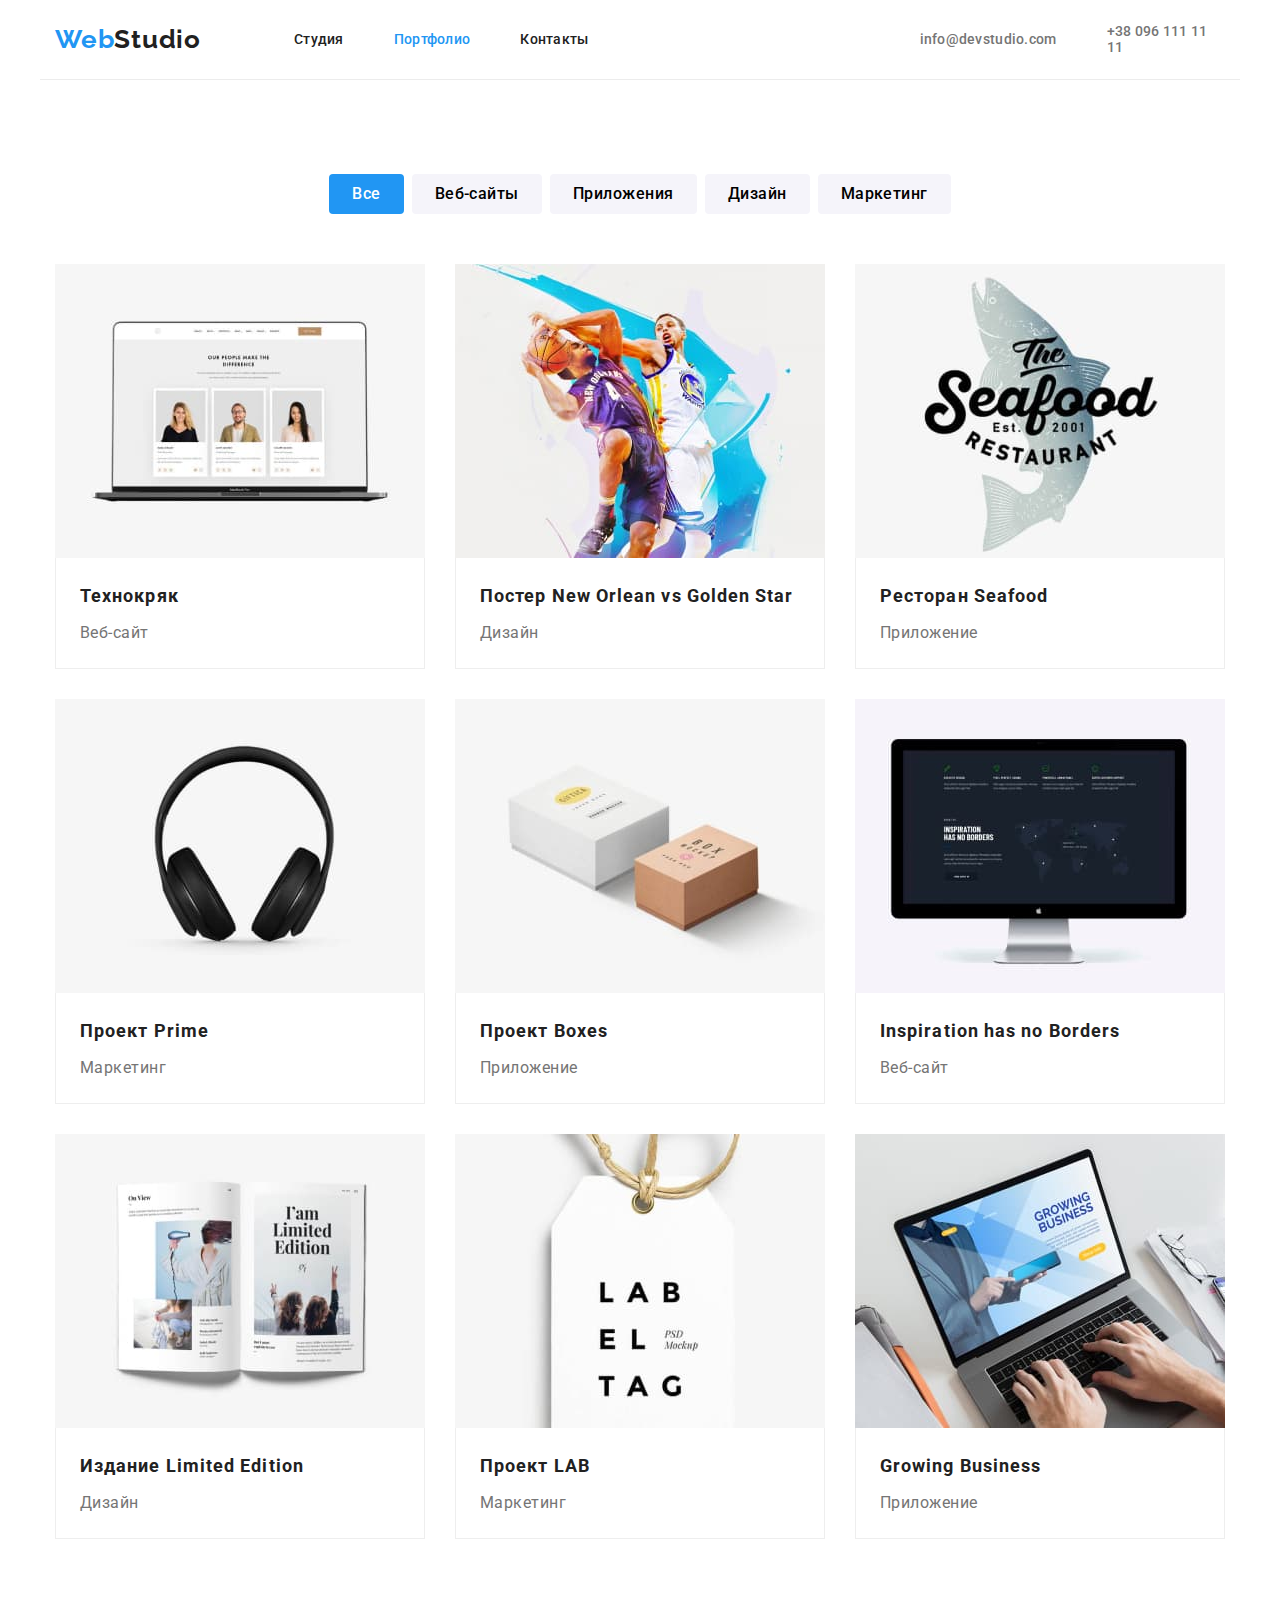
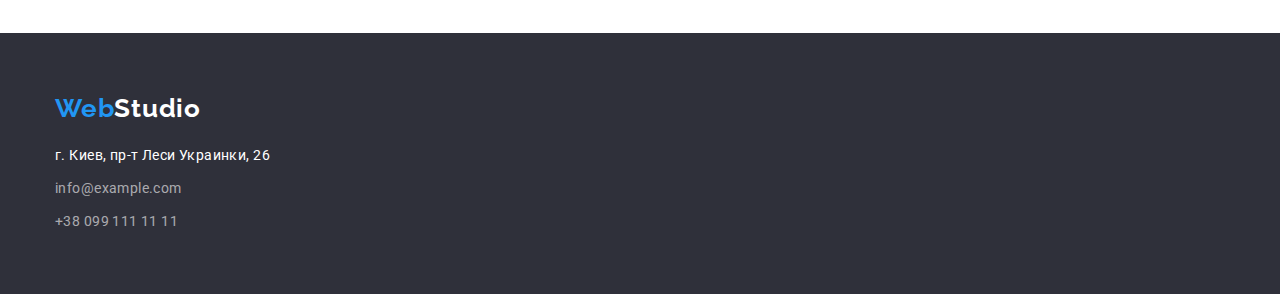
==== portfolio.html @ d1df4928 "Initial commit" ====
<!DOCTYPE html>
<html lang="ru">
  <head>
    <meta charset="UTF-8" />
    <meta http-equiv="X-UA-Compatible" content="IE=edge" />
    <meta name="viewport" content="width=device-width, initial-scale=1.0" />
    <title lang="en">html homework-02</title>
    <link rel="preconnect" href="https://fonts.googleapis.com" />
    <link rel="preconnect" href="https://fonts.gstatic.com" crossorigin />
    <link
      href="https://fonts.googleapis.com/css2?family=Raleway:wght@700&family=Roboto:wght@400;500;700;900&display=swap"
      rel="stylesheet"
    />
    <link
      rel="stylesheet"
      href="https://cdnjs.cloudflare.com/ajax/libs/modern-normalize/1.1.0/modern-normalize.min.css"
    />
    <link rel="stylesheet" href="./css/styles.css" />
  </head>
  <body>
    <!--Header-->
    <header>
      <div class="flex container">
        <nav class="flex">
          <a class="logo" href="./index.html"> <span class="word-web">Web</span>Studio</a>
          <ul class="flex list">
            <li class="item">
              <a class="nav-link" href="./index.html">Студия</a>
            </li>
            <li class="item">
              <a class="nav-link" href="./portfolio.html"
                ><span class="word-web">Портфолио</span></a
              >
            </li>
            <li class="item">
              <a class="nav-link" href="">Контакты</a>
            </li>
          </ul>
        </nav>
        <ul class="contacts list">
          <li class="item-contacts">
            <a class="mail-phone" href="mailto:info@devstudio.com">info@devstudio.com</a>
          </li>
          <li class="item-contacts">
            <a class="mail-phone" href="tel:+380961111111">+38 096 111 11 11</a>
          </li>
        </ul>
      </div>
    </header>

    <!--Main-->
    <main>
      <section class="section">
        <div class="container">
          <!-- Условный заголовок секции -->
          <h1 hidden>Наше портфолио</h1>
          <!-- Список кнопок -->
          <ul class="filter-flex list">
            <li class="portfolio-menu">
              <button type="button" class="filter-buttons current-button">Все</button>
            </li>
            <li class="portfolio-menu">
              <button type="button" class="filter-buttons">Веб-сайты</button>
            </li>
            <li class="portfolio-menu">
              <button type="button" class="filter-buttons">Приложения</button>
            </li>
            <li class="portfolio-menu">
              <button type="button" class="filter-buttons">Дизайн</button>
            </li>
            <li class="portfolio-menu">
              <button type="button" class="filter-buttons">Маркетинг</button>
            </li>
          </ul>
          <!-- Список работ в портфолио-->
          <ul class="portfolio list">
            <li class="portfolio-item">
              <a class="portfolio-link" href="">
                <img
                  class="no-bottom-space"
                  src="./images/img-portfolio-technokrjack.jpg"
                  alt="Технокряк"
                  width="370"
                  height="294"
                />
                <div class="portfolio-name">
                  <h2 class="portfolio-title">Технокряк</h2>
                  <p class="portfolio-paragraph">Веб-сайт</p>
                </div>
              </a>
            </li>
            <li class="portfolio-item">
              <a class="portfolio-link" href="">
                <img
                  class="no-bottom-space"
                  src="./images/img-portfolio-new-orlean.jpg"
                  alt="Постер New Orlean vs Golden Star"
                  width="370"
                  height="294"
                />
                <div class="portfolio-name">
                  <h2 class="portfolio-title">Постер New Orlean vs Golden Star</h2>
                  <p class="portfolio-paragraph">Дизайн</p>
                </div>
              </a>
            </li>
            <li class="portfolio-item">
              <a class="portfolio-link" href="">
                <img
                  class="no-bottom-space"
                  src="./images/img-portfolio-seafood.jpg"
                  alt="Ресторан Seafood"
                  width="370"
                  height="294"
                />
                <div class="portfolio-name">
                  <h2 class="portfolio-title">Ресторан Seafood</h2>
                  <p class="portfolio-paragraph">Приложение</p>
                </div>
              </a>
            </li>
            <li class="portfolio-item">
              <a class="portfolio-link" href="">
                <img
                  class="no-bottom-space"
                  src="./images/img-portfolio-prime.jpg"
                  alt="Проект Prime"
                  width="370"
                  height="294"
                />
                <div class="portfolio-name">
                  <h2 class="portfolio-title">Проект Prime</h2>
                  <p class="portfolio-paragraph">Маркетинг</p>
                </div>
              </a>
            </li>
            <li class="portfolio-item">
              <a class="portfolio-link" href="">
                <img
                  class="no-bottom-space"
                  src="./images/img-portfolio-boxes.jpg"
                  alt="Проект Boxes"
                  width="370"
                  height="294"
                />
                <div class="portfolio-name">
                  <h2 class="portfolio-title">Проект Boxes</h2>
                  <p class="portfolio-paragraph">Приложение</p>
                </div>
              </a>
            </li>
            <li class="portfolio-item">
              <a class="portfolio-link" href="">
                <img
                  class="no-bottom-space"
                  src="./images/img-portfolio-inspiration.jpg"
                  alt="Inspiration has no Borders"
                  width="370"
                  height="294"
                />
                <div class="portfolio-name">
                  <h2 class="portfolio-title">Inspiration has no Borders</h2>
                  <p class="portfolio-paragraph">Веб-сайт</p>
                </div>
              </a>
            </li>
            <li class="portfolio-item">
              <a class="portfolio-link" href="">
                <img
                  class="no-bottom-space"
                  src="./images/img-portfolio-limited-edition.jpg"
                  alt="Издание Limited Edition"
                  width="370"
                  height="294"
                />
                <div class="portfolio-name">
                  <h2 class="portfolio-title">Издание Limited Edition</h2>
                  <p class="portfolio-paragraph">Дизайн</p>
                </div>
              </a>
            </li>
            <li class="portfolio-item">
              <a class="portfolio-link" href="">
                <img
                  class="no-bottom-space"
                  src="./images/img-portfolio-lab.jpg"
                  alt="Проект LAB"
                  width="370"
                  height="294"
                />
                <div class="portfolio-name">
                  <h2 class="portfolio-title">Проект LAB</h2>
                  <p class="portfolio-paragraph">Маркетинг</p>
                </div>
              </a>
            </li>
            <li class="portfolio-item">
              <a class="portfolio-link" href="">
                <img
                  class="no-bottom-space"
                  src="./images/img-portfolio-growing-bis.jpg"
                  alt="Growing Business"
                  width="370"
                  height="294"
                />
                <div class="portfolio-name">
                  <h2 class="portfolio-title">Growing Business</h2>
                  <p class="portfolio-paragraph">Приложение</p>
                </div>
              </a>
            </li>
          </ul>
        </div>
      </section>
    </main>
    <!--Footer-->
    <footer class="footer">
      <div class="container">
        <a class="logo logo-footer" href="./index.html"><span class="word-web">Web</span>Studio</a>
        <address>
          <ul class="contacts-footer list">
            <li class="item-footer">
              <p class="address-footer">г. Киев, пр-т Леси Украинки, 26</p>
            </li>
            <li class="item-footer">
              <a class="link-footer" href="mailto:info@example.com">info@example.com</a>
            </li>
            <li class="item-footer">
              <a class="link-footer" href="tel:+380991111111">+38 099 111 11 11</a>
            </li>
          </ul>
        </address>
      </div>
    </footer>
  </body>
</html>
---- css/styles.css ----
:root {
/* Цвета шрифта */
  --primary-color: #212121;
  --secondary-color: #757575;
  --accent-color: #2196F3;
  --accent-button-color: #fff;
  --hero-title-color: #fff;
  --footer-font-color: #fff;
  --link-footer-color: rgba(255, 255, 255, 0.6);
/* Цвета фона */
  --primary-bgr-color: #fff;
  --accent-bgr-color: #2196F3;
  --hero-butt-active: #188CE8;

  --footer-bgr-color: #2F303A;
  --our-team-bgr-color: #F5F4FA;
  --filter-butt-bgr-col: #F5F4FA;
/* Цвет рамок */
  --border-bottom-header: #ECECEC;
  --border-bottom-card: #EEEEEE;
}


html {
  box-sizing: border-box;
}

*,
*::before,
*::after {
  box-sizing: inherit;
}


body {
  margin: 0;
  color: var(--primary-color);
  /* background-color: #fff; */
  font-family: 'Roboto', sans-serif;
  font-size: 14px;
}

.list {
  list-style: none;
  padding: 0;
  margin: 0;

}

.container {
  width: 1200px;
  margin: 0 auto;
  padding-left: 15px;
  padding-right: 15px;
  /* outline: 2px solid tomato; */
}



/* Логотип */
.logo {
  margin-right: 93px;

  color: inherit;
  text-decoration: none;
  
  font-family: "Raleway", sans-serif;
  font-weight: 700;
  font-size: 26px;
  line-height: 1.19;
  letter-spacing: 0.03em;
}

.word-web {
  color: var(--accent-color);
}

/* Site navigation */


.flex {
  display: flex;
  align-items: center;
}

.flex.container {
  border-bottom: 1px solid var(--border-bottom-header);
}


.flex.list .item:not(:last-child) {
  margin-right: 50px;
}

.nav-link {
  color: inherit;
  text-decoration: none;

  /* outline: 2px solid #188CE8; */
  
  font-weight: 500;
  /* font-size: 14px; */
  line-height: 1.14;
  letter-spacing: 0.02em;
}
.nav-link:hover,
.nav-link:focus {
  color: var(--accent-color);
}

.flex.list .nav-link {
  display: flex;
  padding-top: 32px;
  padding-bottom: 31px;
}





/* Е-мейл и адрес */
.contacts {
  display: flex;
  align-items: center;
  margin-left: 331px;
  }


.mail-phone {
  color: var(--secondary-color);
  text-decoration: none;
  
  font-weight: 500;
  /* font-size: 14px; */
  line-height: 1.14;
  letter-spacing: 0.02em;
}

.mail-phone:hover,
.mail-phone:focus {
  color: var(--accent-color);
}

.contacts.list .mail-phone {
  padding-top: 32px;
  padding-bottom: 31px;
}


.contacts.list .item-contacts + .item-contacts {
  margin-left: 50px;
}


/* Hero */
.hero {
  padding-top: 200px;
  padding-bottom: 200px;
  margin-left: auto;
  margin-right: auto;
  
  background-color: var(--footer-bgr-color);
  text-align: center;
  
  /* outline: 10px solid tomato; */
}

.hero-title {
  margin-top: 0;
  margin-bottom: 30px;

  color: var(--hero-title-color);
  /* Временный цвет фона для видимости белого заголовка */
  background-color: var(--footer-bgr-color);

  font-weight: 900;
  font-size: 44px;
  line-height: 1.36;
  letter-spacing: 0.06em;
  text-transform: uppercase;
}

.hero-button {
  display: inline-block;
  border-radius: 4px;
  border: 1px solid transparent;
  /* border-style: none; */
  padding: 10px 32px;
  min-width: 200px;

  color: var(--accent-button-color);
    background-color: var(--accent-bgr-color);

    font-family: inherit;
    font-weight: 700;
    font-size: 16px;
    line-height: 1.875;
    /* align-items: center;
    text-align: center; */
    letter-spacing: 0.06em;
}

.hero-button:hover,
.hero-button:focus {
  color: var(--accent-button-color);
  background-color: var(--hero-butt-active);
  cursor: pointer;
}

.section {
  padding-top: 94px;
  padding-bottom: 94px;
}

.no-padding-top {
  padding-top: 0;
}
/* Наши достоинства */

.section-title {
  margin-top: 0;
  margin-bottom: 50px;
  font-weight: 700;
  font-size: 36px;
  line-height: 1.17;
  text-align: center;
  letter-spacing: 0.03em;
}

.our-advant-set {
  display: flex;
  column-gap: 30px;
}

.our-advant-set .item-adv {
  flex-basis: calc((100% - 90px) / 4);
}

.section-subtitle {
  margin-top: 0;
  margin-bottom: 10px;
  
  font-weight: 700;
  font-size: 14px;
  line-height: 1.14;
  letter-spacing: 0.03em;
  text-transform: uppercase;
}

.section-paragraph {
  margin-top: 0;
  margin-bottom: 0;
  color: var(--secondary-color);
  
  /* font-weight: 400; */
  /* font-size: 14px; */
  line-height: 1.71;
  letter-spacing: 0.03em;
}


/* Чем мы занимаемся */
.our-business:not(:last-child) {
  margin-right: 30px;

}


/* Наша команда */
.grey {
  background-color: var(--our-team-bgr-color);
}


.team-item {
  background: var(--primary-bgr-color); 
  box-shadow: 0px 1px 3px rgba(0, 0, 0, 0.12), 
  0px 1px 1px rgba(0, 0, 0, 0.14), 
  0px 2px 1px rgba(0, 0, 0, 0.2);
  border-radius: 0px 0px 4px 4px;
}


.team-item:not(:last-child) {
  margin-right: 30px;
}

.title-paragr {
  padding: 30px 0;
}


.team-title {
  margin-top: 0;
  margin-bottom: 10px;

  text-align: center;
  font-weight: 500;
  font-size: 16px;
  line-height: 1.19;
  letter-spacing: 0.03em;
}

.team-paragraph {
  margin: 0;

  
  text-align: center;
    /* font-weight: 400; */
  font-size: 16px;
  line-height: 1.19;
  letter-spacing: 0.03em;
  color: var(--secondary-color);
}


/* Footer */

.footer {
  padding: 60px 0;
  
  color: var(--footer-font-color);
  background-color: var(--footer-bgr-color);
}
/* Контакты в футере */

.contacts-footer {
  font-style: normal;
}

.logo-footer {
  display: block;
  margin-right: 0;
  margin-bottom: 20px;

}

.address-footer {
  margin: 0;

  /* font-weight: 400; */
  /* font-size: 14px; */
  line-height: 1.71;
  letter-spacing: 0.03em;
}

.item-footer:not(:first-child) {
  margin-top: 9px;
}

.link-footer {
  color: var(--link-footer-color);
  text-decoration: none;

  /* font-weight: 400; */
  /* font-size: 14px; */
  line-height: 1.71;
  letter-spacing: 0.03em;
}
.link-footer:hover,
.link-footer:focus {
  color: var(--accent-color);
}


                  /* PORTFOLIO PAGE */

/* Filter buttons */

.filter-flex {
  display: flex;
}

.filter-flex.list {
  justify-content: center;
  margin-bottom: 50px;
}

.portfolio-menu:not(:last-child) {
  margin-right: 8px;

}

.filter-buttons {
  display: inline-block;
  border-radius: 4px;
  border: 1px solid transparent;
  padding: 6px 22px;

  background-color: var(--filter-butt-bgr-col);
  
  font-family: inherit;
  font-weight: 500;
  font-size: 16px;
  line-height: 1.63;
  text-align: center;
  letter-spacing: 0.03em;
}



.current-button {
  color: var(--accent-button-color);
  background-color: var(--accent-bgr-color);
}

.filter-buttons:hover,
.filter-buttons:focus {
  color: var(--accent-button-color);
  background-color: var(--accent-bgr-color);
  cursor: pointer;
}


/* Секция с работами из Портфолио  */

.portfolio {
  display: flex;
  flex-wrap: wrap;
  gap: 30px;

}

/* .portfolio-item {
  border-bottom: 1px solid var(--border-bottom-card);
} */

.portfolio .portfolio-item {
  flex-basis: calc((100% - 60px) / 3);
}

.portfolio-link {
  color: inherit;
  text-decoration: none;
}

.no-bottom-space {
  display: block;
}

/* .portfolio-link:hover,
.portfolio-link:focus {
  color: var(--accent-color);

} */

.portfolio-name {
  display: block;
  padding: 20px 24px;
  border-right: 1px solid var(--border-bottom-card);  
  border-bottom: 1px solid var(--border-bottom-card);
  border-left: 1px solid var(--border-bottom-card);

}


.portfolio-title {
  margin-top: 0;
  margin-right: 0;
  margin-bottom: 4px;
  margin-left: 0;

  font-weight: 700;
  font-size: 18px;
  line-height: 2;
  letter-spacing: 0.06em;
}

.portfolio-paragraph {
  /* margin-top: 4px;
  margin-right: 24px;
  margin-bottom: 20px;
  margin-left: 24px; */

  margin: 0;

  color: var(--secondary-color);
  /* font-weight: 400; */
  font-size: 16px;
  line-height: 1.88;
  letter-spacing: 0.03em;
  
}
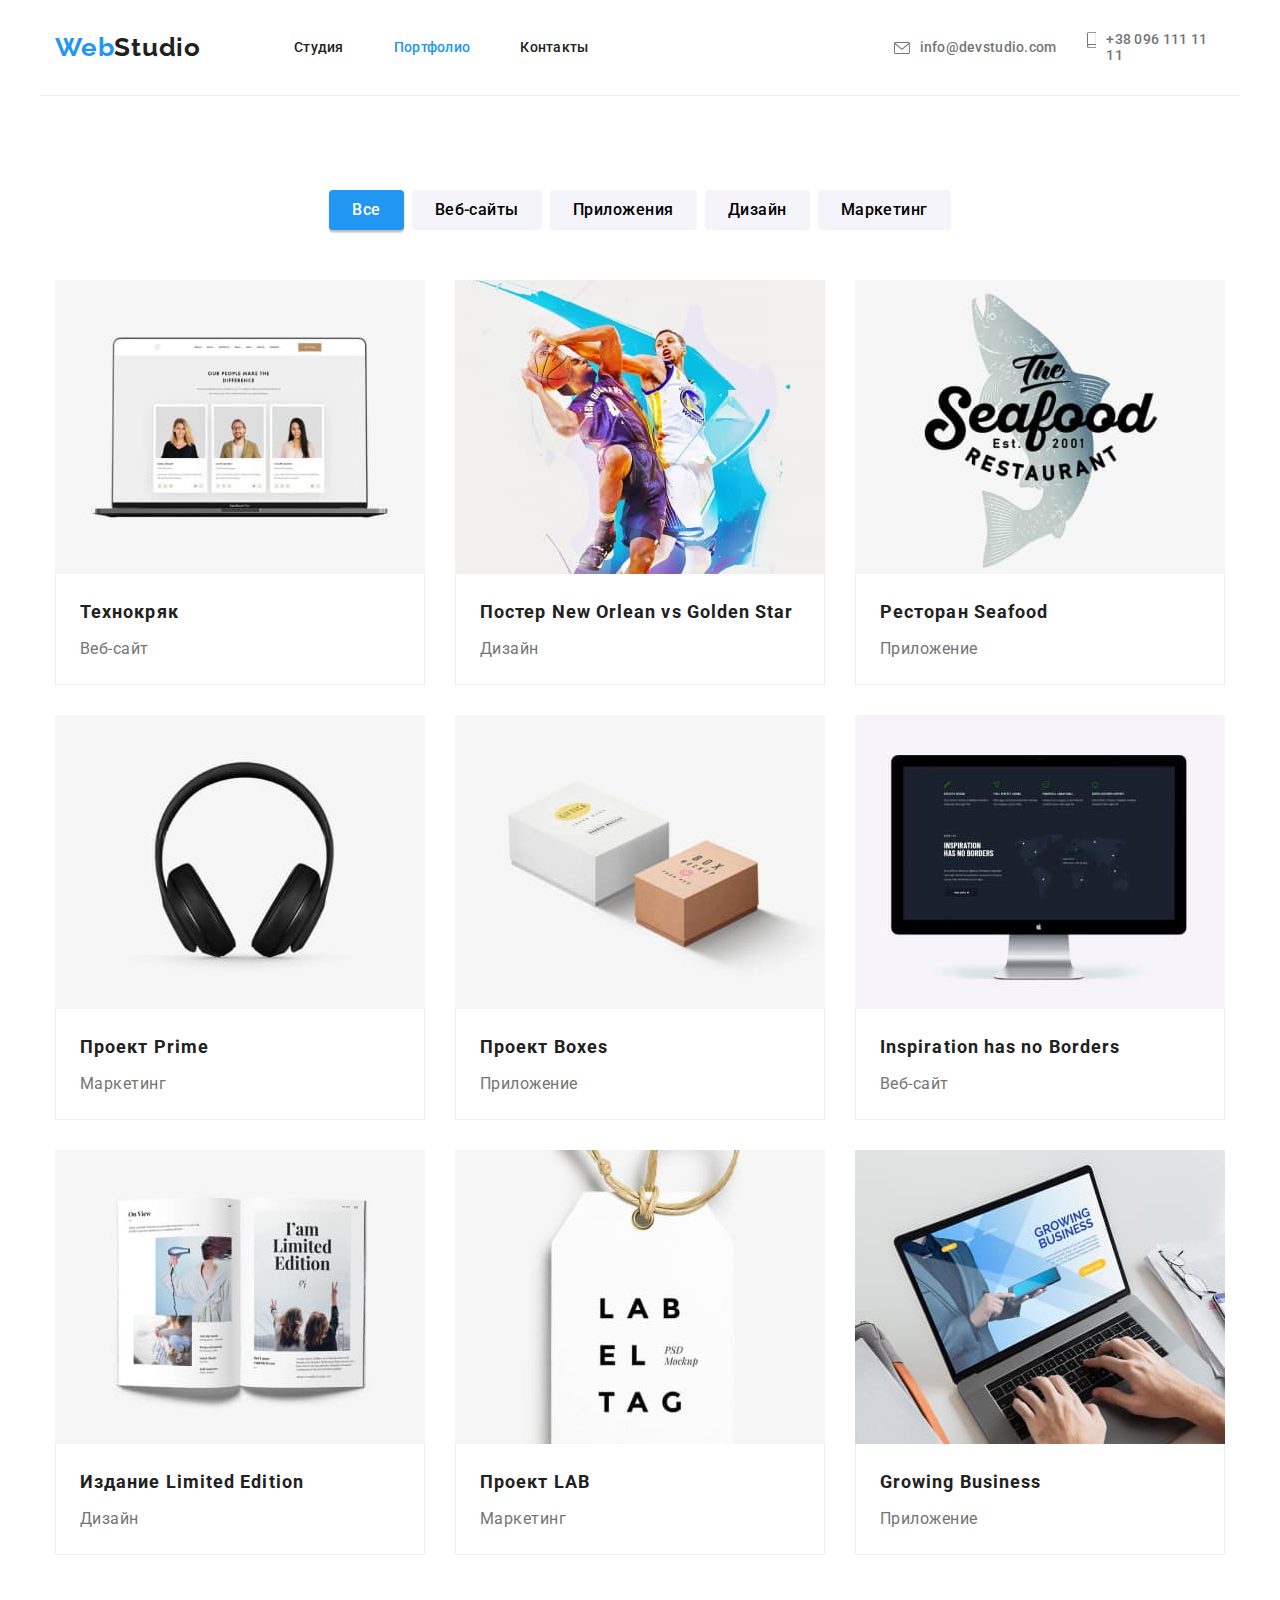
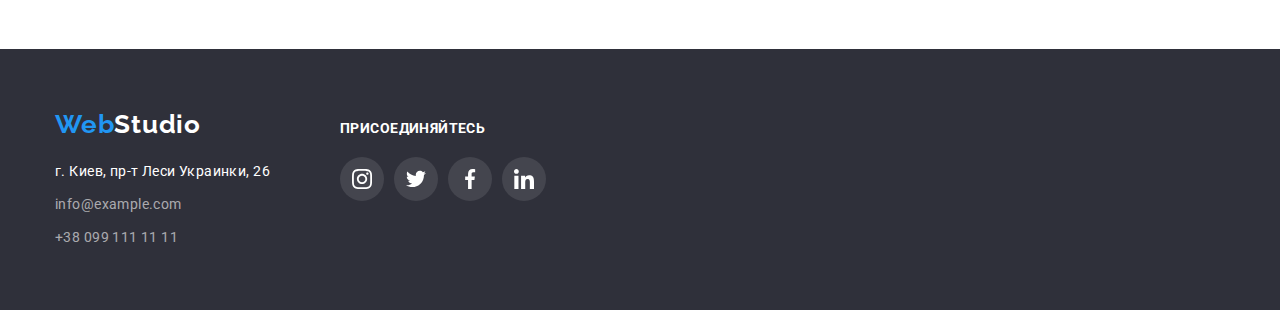
==== commit 57e17387: "Полностью делает иконки и декор на Студио и Портфолио" ====
--- a/portfolio.html
+++ b/portfolio.html
@@ -21,7 +21,7 @@
     <!--Header-->
     <header>
       <div class="flex container">
-        <nav class="flex">
+        <nav class="flex vert-center">
           <a class="logo" href="./index.html"> <span class="word-web">Web</span>Studio</a>
           <ul class="flex list">
             <li class="item">
@@ -39,10 +39,20 @@
         </nav>
         <ul class="contacts list">
           <li class="item-contacts">
-            <a class="mail-phone" href="mailto:info@devstudio.com">info@devstudio.com</a>
+            <a class="mail-phone" href="mailto:info@devstudio.com">
+              <svg class="color top-marg" width="16" height="12">
+                <use href="./images/icons.svg#header-envelope"></use>
+              </svg>
+              info@devstudio.com
+            </a>
           </li>
           <li class="item-contacts">
-            <a class="mail-phone" href="tel:+380961111111">+38 096 111 11 11</a>
+            <a class="mail-phone" href="tel:+380961111111">
+              <svg class="color" width="10" height="16">
+                <use href="./images/icons.svg#header-smartphone"></use>
+              </svg>
+              +38 096 111 11 11</a
+            >
           </li>
         </ul>
       </div>
@@ -213,23 +223,68 @@
         </div>
       </section>
     </main>
+
     <!--Footer-->
     <footer class="footer">
       <div class="container">
-        <a class="logo logo-footer" href="./index.html"><span class="word-web">Web</span>Studio</a>
-        <address>
-          <ul class="contacts-footer list">
-            <li class="item-footer">
-              <p class="address-footer">г. Киев, пр-т Леси Украинки, 26</p>
-            </li>
-            <li class="item-footer">
-              <a class="link-footer" href="mailto:info@example.com">info@example.com</a>
-            </li>
-            <li class="item-footer">
-              <a class="link-footer" href="tel:+380991111111">+38 099 111 11 11</a>
-            </li>
-          </ul>
-        </address>
+        <ul class="footer-flex list">
+          <li>
+            <div class="no-right-margin">
+              <a class="logo logo-footer" href="./index.html"
+                ><span class="word-web">Web</span>Studio</a
+              >
+              <address>
+                <ul class="contacts-footer list">
+                  <li class="item-footer">
+                    <p class="address-footer">г. Киев, пр-т Леси Украинки, 26</p>
+                  </li>
+                  <li class="item-footer">
+                    <a class="link-footer" href="mailto:info@example.com">info@example.com</a>
+                  </li>
+                  <li class="item-footer">
+                    <a class="link-footer" href="tel:+380991111111">+38 099 111 11 11</a>
+                  </li>
+                </ul>
+              </address>
+            </div>
+          </li>
+          <li>
+            <!-- Иконки соцсетей Присоединяйтесь -->
+            <div class="join">
+              <h3 class="section-subtitle foot-subtitle">Присоединяйтесь</h3>
+              <ul class="footer-flex list">
+                <li class="foot-soc-item">
+                  <a class="soc-net-icon different-colors" href="http://instagram.com">
+                    <svg class="foot-icon-col" width="20" height="20">
+                      <use href="./images/icons.svg#instagram"></use>
+                    </svg>
+                  </a>
+                </li>
+                <li class="foot-soc-item">
+                  <a class="soc-net-icon different-colors" href="http://twitter.com">
+                    <svg class="foot-icon-col" width="20" height="20">
+                      <use href="./images/icons.svg#twitter"></use>
+                    </svg>
+                  </a>
+                </li>
+                <li class="foot-soc-item">
+                  <a class="soc-net-icon different-colors" href="http://facebook.com">
+                    <svg class="foot-icon-col" width="20" height="20">
+                      <use href="./images/icons.svg#facebook"></use>
+                    </svg>
+                  </a>
+                </li>
+                <li class="foot-soc-item">
+                  <a class="soc-net-icon different-colors" href="http://linkedin.com">
+                    <svg class="foot-icon-col" width="20" height="20">
+                      <use href="./images/icons.svg#linkedin"></use>
+                    </svg>
+                  </a>
+                </li>
+              </ul>
+            </div>
+          </li>
+        </ul>
       </div>
     </footer>
   </body>
--- a/css/styles.css
+++ b/css/styles.css
@@ -11,14 +11,25 @@
   --primary-bgr-color: #fff;
   --accent-bgr-color: #2196F3;
   --hero-butt-active: #188CE8;
+  --hero-bgr-color: #C4C4C4;
+  --advant-iconbgr-col: #F5F4FA;
+
+  --icon-bgr-color: #fff;
+  --icon-color: #AFB1B8;
+
+  --clients-icon-bgr-col: #fff;
+  --clients-icon-color: #AFB1B8;
+  --clients-border-col: #AFB1B8;
 
   --footer-bgr-color: #2F303A;
-  --our-team-bgr-color: #F5F4FA;
+  --footer-icon-color: #fff;
+  --team-bgr-color: #F5F4FA;
   --filter-butt-bgr-col: #F5F4FA;
 /* Цвет рамок */
   --border-bottom-header: #ECECEC;
   --border-bottom-card: #EEEEEE;
 }
+
 
 
 html {
@@ -80,8 +91,12 @@
 
 .flex {
   display: flex;
+}
+
+.vert-center {
   align-items: center;
 }
+
 
 .flex.container {
   border-bottom: 1px solid var(--border-bottom-header);
@@ -95,9 +110,7 @@
 .nav-link {
   color: inherit;
   text-decoration: none;
-
-  /* outline: 2px solid #188CE8; */
-  
+ 
   font-weight: 500;
   /* font-size: 14px; */
   line-height: 1.14;
@@ -115,27 +128,37 @@
 }
 
 
-
-
-
-/* Е-мейл и адрес */
+                /* Е-мейл и адрес */
 .contacts {
   display: flex;
   align-items: center;
-  margin-left: 331px;
+  margin-left: 305px;
   }
 
+.item-contacts {
+  display: flex;
+}
 
 .mail-phone {
+  display: flex; 
+  
   color: var(--secondary-color);
   text-decoration: none;
-  
   font-weight: 500;
   /* font-size: 14px; */
   line-height: 1.14;
   letter-spacing: 0.02em;
 }
 
+.color {
+  fill: currentColor;
+  margin-right: 10px;
+}
+
+.top-marg {
+  margin-top: 2px;
+}
+
 .mail-phone:hover,
 .mail-phone:focus {
   color: var(--accent-color);
@@ -146,33 +169,48 @@
   padding-bottom: 31px;
 }
 
-
 .contacts.list .item-contacts + .item-contacts {
-  margin-left: 50px;
-}
-
-
-/* Hero */
+  margin-left: 30px;
+}
+
+
+
+
+
+                    /* Hero */
 .hero {
-  padding-top: 200px;
-  padding-bottom: 200px;
+  /* padding-top: 200px;
+  padding-bottom: 200px; */
+  margin-left: auto;
+  margin-right: auto; 
+  text-align: center;
+  
+  /* outline: 10px solid tomato; */
+}
+
+.overlay {
+  max-width: 1600px;
+  height: 600px;
   margin-left: auto;
   margin-right: auto;
-  
-  background-color: var(--footer-bgr-color);
-  text-align: center;
-  
-  /* outline: 10px solid tomato; */
-}
+  background: linear-gradient(
+    to right, 
+    rgba(47, 48, 58, 0.4),
+    rgba(47, 48, 58, 0.4)
+    ), url('../images/bgr-image-optim.jpg');
+  background-position: center;
+  background-size: cover;
+  background-color: var(--hero-bgr-color);
+}
+
 
 .hero-title {
   margin-top: 0;
   margin-bottom: 30px;
+  padding-top: 200px;
 
   color: var(--hero-title-color);
-  /* Временный цвет фона для видимости белого заголовка */
-  background-color: var(--footer-bgr-color);
-
+  
   font-weight: 900;
   font-size: 44px;
   line-height: 1.36;
@@ -184,9 +222,10 @@
   display: inline-block;
   border-radius: 4px;
   border: 1px solid transparent;
-  /* border-style: none; */
   padding: 10px 32px;
   min-width: 200px;
+
+  /* margin-bottom: 200px; */
 
   color: var(--accent-button-color);
     background-color: var(--accent-bgr-color);
@@ -236,6 +275,19 @@
   flex-basis: calc((100% - 90px) / 4);
 }
 
+.thumb {
+  display: flex;
+  width: 270px;
+  height: 120px;
+  border-radius: 4px;
+
+  align-items: center;
+  justify-content: center;
+  margin-bottom: 30px;
+  background: var(--advant-iconbgr-col);
+}
+
+
 .section-subtitle {
   margin-top: 0;
   margin-bottom: 10px;
@@ -260,17 +312,21 @@
 
 
 /* Чем мы занимаемся */
+
+.no-bottom-space {
+  /* Убирает зазор снизу картинки */
+  display: flex;
+}
+
 .our-business:not(:last-child) {
   margin-right: 30px;
-
 }
 
 
 /* Наша команда */
 .grey {
-  background-color: var(--our-team-bgr-color);
-}
-
+  background-color: var(--team-bgr-color);
+}
 
 .team-item {
   background: var(--primary-bgr-color); 
@@ -280,15 +336,13 @@
   border-radius: 0px 0px 4px 4px;
 }
 
-
 .team-item:not(:last-child) {
   margin-right: 30px;
 }
 
 .title-paragr {
-  padding: 30px 0;
-}
-
+  padding: 30px 0 16px 0;
+}
 
 .team-title {
   margin-top: 0;
@@ -304,7 +358,6 @@
 .team-paragraph {
   margin: 0;
 
-  
   text-align: center;
     /* font-weight: 400; */
   font-size: 16px;
@@ -314,6 +367,87 @@
 }
 
 
+     /* Блок соцсетей с ховером для Команды*/
+.soc-net {
+  display: flex;
+  width: 206px;
+  height: 44px;
+  margin: 0 32px 30px 32px;
+  padding: 0;
+  justify-content: center;
+
+    /* outline: 2px solid red; */
+}
+
+.soc-item:not(:last-child) {
+      margin-right: 10px;
+}
+
+
+.soc-net-icon {
+  display: flex;
+  width: 44px;
+  height: 44px;
+  border-radius: 50px;
+  align-items: center;
+  justify-content: center;
+
+  background-color: var(--icon-bgr-color);
+  color: var(--icon-color);
+
+
+  /* outline: 2px solid green; */
+}
+
+.icon-color {
+  fill: currentColor;
+}
+/* Ховер по блоку иконки*/
+.soc-net-icon:hover,
+.soc-net-icon:focus {
+  background-color: var(--accent-color);
+  color: var(--accent-button-color);
+}
+
+
+
+/* Постоянные клиенты */
+
+.box-clients {
+  display: flex;
+  margin: 0 auto;
+
+  /* outline: 1px solid tomato; */
+}
+
+.client-item:not(:last-child) {
+  margin-right: 30px;
+}
+
+.clients {
+  display: flex;
+  width: 170px;
+  height: 92px;
+  align-items: center;
+  justify-content: center;
+  border: 1px solid var(--clients-border-col);
+  border-radius: 4px;
+
+  background-color: var(--clients-icon-bgr-col);
+  color: var(--clients-icon-color);
+}
+
+.client-icon {
+  fill: currentColor;
+}
+
+.clients:hover {
+border: 1px solid var(--accent-color);
+  border-radius: 4px;
+  color: var(--accent-color);    
+}
+
+
 /* Footer */
 
 .footer {
@@ -324,15 +458,28 @@
 }
 /* Контакты в футере */
 
-.contacts-footer {
-  font-style: normal;
+.footer-flex {
+  display: flex;
+  padding: 0;
+  }
+
+
+.no-right-margin {
+  margin-right: 0;
 }
 
 .logo-footer {
   display: block;
   margin-right: 0;
   margin-bottom: 20px;
-
+}
+
+.contacts-footer {
+  font-style: normal;
+}
+
+.item-footer:not(:first-child) {
+  margin-top: 9px;
 }
 
 .address-footer {
@@ -344,10 +491,6 @@
   letter-spacing: 0.03em;
 }
 
-.item-footer:not(:first-child) {
-  margin-top: 9px;
-}
-
 .link-footer {
   color: var(--link-footer-color);
   text-decoration: none;
@@ -357,10 +500,44 @@
   line-height: 1.71;
   letter-spacing: 0.03em;
 }
+
 .link-footer:hover,
 .link-footer:focus {
   color: var(--accent-color);
 }
+
+/* Футер - секция Присоединяйтесь */
+.join {
+  /* display: flex; */
+  width: 206px;
+  height: 80px;
+  margin: 12px 0 0 70px;
+
+  /* outline: 1px solid wheat; */
+}
+
+.foot-subtitle {
+  margin-bottom: 20px;
+}
+
+.foot-soc-item:not(:last-child) {
+  margin-right: 10px;
+}
+
+.different-colors {
+  background-color: rgba(255, 255, 255, 0.1);
+  color: var(--footer-icon-color);
+}
+
+.foot-icon-col {
+  fill: currentColor;
+}
+
+.soc-net-icon:hover,
+.soc-net-icon:focus {
+  background-color: var(--accent-color);
+}
+
 
 
                   /* PORTFOLIO PAGE */
@@ -402,14 +579,21 @@
 .current-button {
   color: var(--accent-button-color);
   background-color: var(--accent-bgr-color);
+  box-shadow: 0px 3px 1px rgba(0, 0, 0, 0.1),
+  0px 1px 2px rgba(0, 0, 0, 0.08),
+  0px 2px 2px rgba(0, 0, 0, 0.12);
 }
 
 .filter-buttons:hover,
 .filter-buttons:focus {
   color: var(--accent-button-color);
   background-color: var(--accent-bgr-color);
+  box-shadow: 0px 3px 1px rgba(0, 0, 0, 0.1), 
+  0px 1px 2px rgba(0, 0, 0, 0.08), 
+  0px 2px 2px rgba(0, 0, 0, 0.12);
   cursor: pointer;
 }
+
 
 
 /* Секция с работами из Портфолио  */
@@ -418,12 +602,7 @@
   display: flex;
   flex-wrap: wrap;
   gap: 30px;
-
-}
-
-/* .portfolio-item {
-  border-bottom: 1px solid var(--border-bottom-card);
-} */
+}
 
 .portfolio .portfolio-item {
   flex-basis: calc((100% - 60px) / 3);
@@ -434,14 +613,17 @@
   text-decoration: none;
 }
 
-.no-bottom-space {
-  display: block;
-}
+
+.portfolio-item:hover {
+  box-shadow: 0px 1px 1px rgba(0, 0, 0, 0.12),
+      0px 4px 4px rgba(0, 0, 0, 0.06),
+      1px 4px 6px rgba(0, 0, 0, 0.16);
+}
+
 
 /* .portfolio-link:hover,
 .portfolio-link:focus {
   color: var(--accent-color);
-
 } */
 
 .portfolio-name {
@@ -482,4 +664,3 @@
   
 }
 
-
